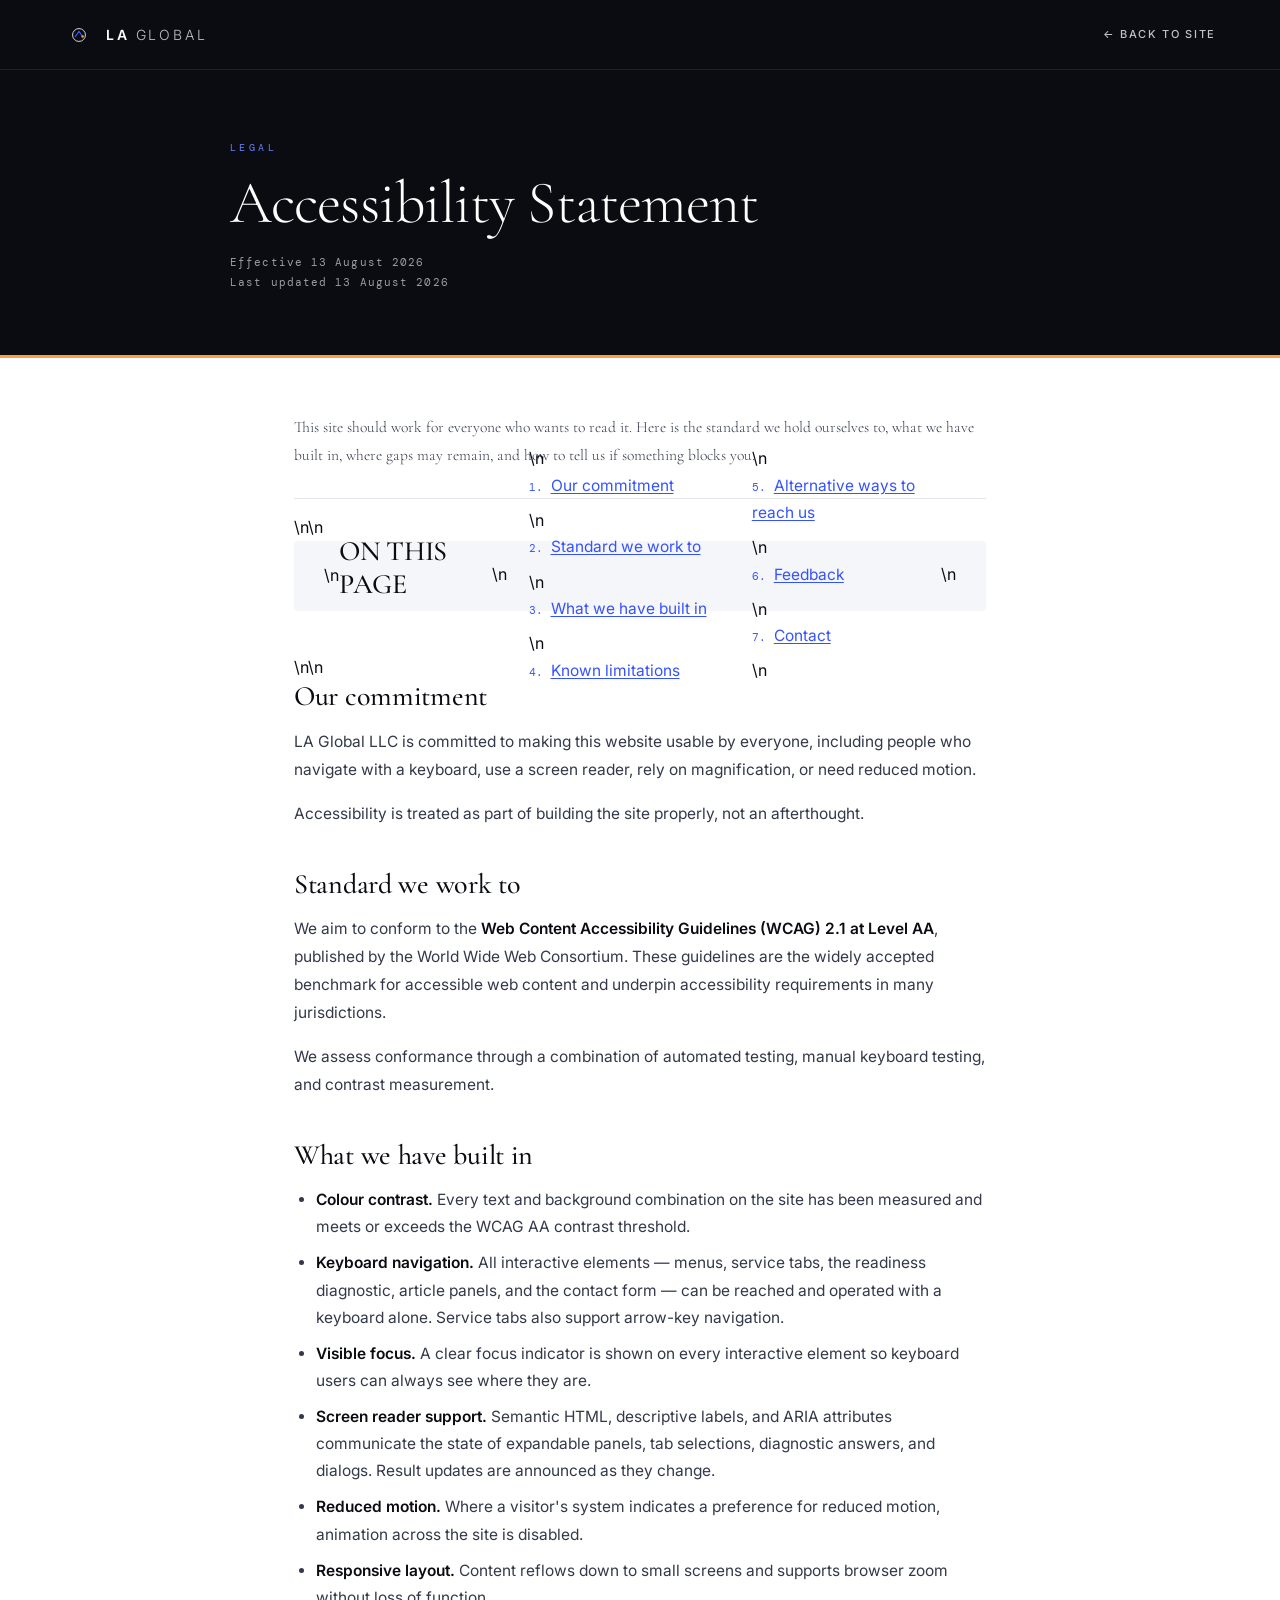
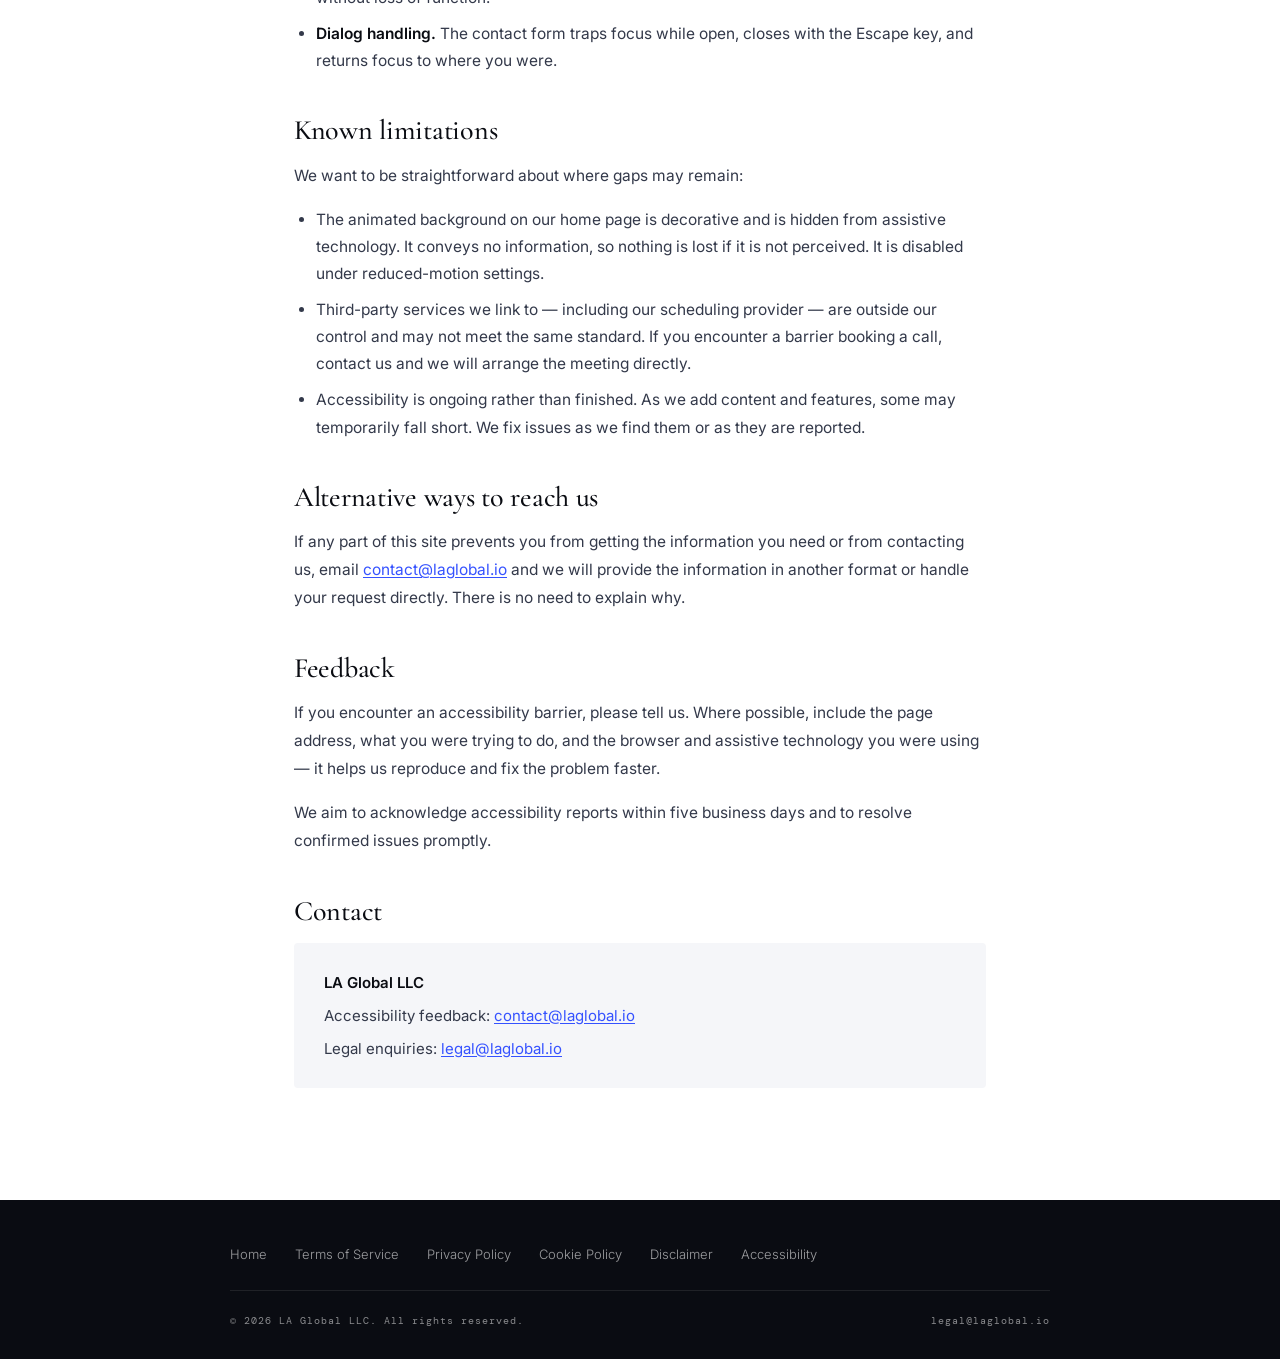
==== accessibility.html @ d0cb1bd2 "Add files via upload" ====
<!DOCTYPE html>
<html lang="en">
<head>
<meta charset="UTF-8">
<meta name="viewport" content="width=device-width, initial-scale=1.0">
<title>Accessibility Statement | LA Global</title>
<meta name="description" content="LA Global LLC's commitment to WCAG 2.1 Level AA accessibility, the measures in place, and how to report a barrier.">
<meta name="robots" content="index, follow">
<link rel="preconnect" href="https://fonts.googleapis.com">
<link rel="preconnect" href="https://fonts.gstatic.com" crossorigin>
<link href="https://fonts.googleapis.com/css2?family=Cormorant+Garamond:wght@300;400;500&family=Inter:wght@300;400;500;600&family=DM+Mono:wght@300;400&display=swap" rel="stylesheet">
<link rel="stylesheet" href="legal.css">
</head>
<body>

<nav>
  <a href="index.html" class="wordmark" aria-label="LA Global — home">
    <svg class="mark" viewBox="0 0 100 100" aria-hidden="true" focusable="false">
      <circle class="mark-ring" cx="50" cy="50" r="21.5"/>
      <path class="mark-chev" d="M37.8 55.2 L50 37.8 L62.2 55.2"/>
      <circle class="mark-dot" cx="62.2" cy="55.2" r="4.1"/>
    </svg>
    <span class="wordmark-text"><span class="la">LA</span><span class="global">GLOBAL</span></span>
  </a>
  <a href="index.html" class="nav-back">&larr; Back to site</a>
</nav>

<header class="legal-head">
  <div class="legal-head-inner">
    <div class="legal-eyebrow">Legal</div>
    <h1>Accessibility Statement</h1>
    <div class="legal-dates">Effective 13 August 2026<br>Last updated 13 August 2026</div>
  </div>
</header>

<main class="legal-body">
  <p class="legal-intro">This site should work for everyone who wants to read it. Here is the standard we hold ourselves to, what we have built in, where gaps may remain, and how to tell us if something blocks you.</p>\n\n  <nav class="toc" aria-label="On this page">\n    <h2>On this page</h2>\n    <ol>\n      <li><a href="#commit">Our commitment</a></li>\n      <li><a href="#standard">Standard we work to</a></li>\n      <li><a href="#measures">What we have built in</a></li>\n      <li><a href="#limits">Known limitations</a></li>\n      <li><a href="#alternatives">Alternative ways to reach us</a></li>\n      <li><a href="#feedback">Feedback</a></li>\n      <li><a href="#contact">Contact</a></li>\n    </ol>\n  </nav>\n\n<section id="commit">
    <h2>Our commitment</h2>
    <p>LA Global LLC is committed to making this website usable by everyone, including people who navigate with a keyboard, use a screen reader, rely on magnification, or need reduced motion.</p>
    <p>Accessibility is treated as part of building the site properly, not an afterthought.</p>
  </section>

  <section id="standard">
    <h2>Standard we work to</h2>
    <p>We aim to conform to the <strong>Web Content Accessibility Guidelines (WCAG) 2.1 at Level AA</strong>, published by the World Wide Web Consortium. These guidelines are the widely accepted benchmark for accessible web content and underpin accessibility requirements in many jurisdictions.</p>
    <p>We assess conformance through a combination of automated testing, manual keyboard testing, and contrast measurement.</p>
  </section>

  <section id="measures">
    <h2>What we have built in</h2>
    <ul>
      <li><strong>Colour contrast.</strong> Every text and background combination on the site has been measured and meets or exceeds the WCAG AA contrast threshold.</li>
      <li><strong>Keyboard navigation.</strong> All interactive elements — menus, service tabs, the readiness diagnostic, article panels, and the contact form — can be reached and operated with a keyboard alone. Service tabs also support arrow-key navigation.</li>
      <li><strong>Visible focus.</strong> A clear focus indicator is shown on every interactive element so keyboard users can always see where they are.</li>
      <li><strong>Screen reader support.</strong> Semantic HTML, descriptive labels, and ARIA attributes communicate the state of expandable panels, tab selections, diagnostic answers, and dialogs. Result updates are announced as they change.</li>
      <li><strong>Reduced motion.</strong> Where a visitor's system indicates a preference for reduced motion, animation across the site is disabled.</li>
      <li><strong>Responsive layout.</strong> Content reflows down to small screens and supports browser zoom without loss of function.</li>
      <li><strong>Dialog handling.</strong> The contact form traps focus while open, closes with the Escape key, and returns focus to where you were.</li>
    </ul>
  </section>

  <section id="limits">
    <h2>Known limitations</h2>
    <p>We want to be straightforward about where gaps may remain:</p>
    <ul>
      <li>The animated background on our home page is decorative and is hidden from assistive technology. It conveys no information, so nothing is lost if it is not perceived. It is disabled under reduced-motion settings.</li>
      <li>Third-party services we link to — including our scheduling provider — are outside our control and may not meet the same standard. If you encounter a barrier booking a call, contact us and we will arrange the meeting directly.</li>
      <li>Accessibility is ongoing rather than finished. As we add content and features, some may temporarily fall short. We fix issues as we find them or as they are reported.</li>
    </ul>
  </section>

  <section id="alternatives">
    <h2>Alternative ways to reach us</h2>
    <p>If any part of this site prevents you from getting the information you need or from contacting us, email <a href="mailto:contact@laglobal.io">contact@laglobal.io</a> and we will provide the information in another format or handle your request directly. There is no need to explain why.</p>
  </section>

  <section id="feedback">
    <h2>Feedback</h2>
    <p>If you encounter an accessibility barrier, please tell us. Where possible, include the page address, what you were trying to do, and the browser and assistive technology you were using — it helps us reproduce and fix the problem faster.</p>
    <p>We aim to acknowledge accessibility reports within five business days and to resolve confirmed issues promptly.</p>
  </section>

  <section id="contact">
    <h2>Contact</h2>
    <div class="contact-block">
      <p><strong>LA Global LLC</strong></p>
      <p>Accessibility feedback: <a href="mailto:contact@laglobal.io">contact@laglobal.io</a></p>
      <p>Legal enquiries: <a href="mailto:legal@laglobal.io">legal@laglobal.io</a></p>
    </div>
  </section>

</main>

<footer class="legal-foot">
  <div class="legal-foot-inner">
    <div class="legal-foot-links">
      <a href="index.html">Home</a>
      <a href="terms.html">Terms of Service</a>
      <a href="privacy.html">Privacy Policy</a>
      <a href="cookies.html">Cookie Policy</a>
      <a href="disclaimer.html">Disclaimer</a>
      <a href="accessibility.html">Accessibility</a>
    </div>
    <div class="legal-foot-bottom">
      <span>&copy; 2026 LA Global LLC. All rights reserved.</span>
      <a href="mailto:legal@laglobal.io">legal@laglobal.io</a>
    </div>
  </div>
</footer>

</body>
</html>
---- legal.css ----
/* LA Global — shared styles for legal pages */

*,*::before,*::after{box-sizing:border-box;margin:0;padding:0}

:root{
  --ink:#0A0C12;
  --panel:#10141F;
  --blue:#3552FF;
  --blue-lt:#6B82FF;
  --amber:#FF9D42;
  --amber-lt:#FFB673;
  --fog:#F5F6F9;
  --line:#E2E5EB;
  --body-gray:#5A616F;
  --serif:'Cormorant Garamond',Georgia,serif;
  --sans:'Inter',system-ui,-apple-system,sans-serif;
  --mono:'DM Mono',ui-monospace,monospace;
}

html{scroll-behavior:smooth}
body{font-family:var(--sans);font-size:16px;line-height:1.6;color:var(--ink);
  background:#fff;-webkit-font-smoothing:antialiased}

/* ── logo ── */
.mark{width:30px;height:30px;flex-shrink:0}
.mark-ring{fill:none;stroke:#fff;stroke-width:2.7}
.mark-chev{fill:none;stroke:var(--blue);stroke-width:4.2;stroke-linecap:round;stroke-linejoin:round}
.mark-dot{fill:var(--amber)}

/* ── nav ── */
nav{position:sticky;top:0;z-index:100;display:flex;align-items:center;justify-content:space-between;
  padding:0 5vw;height:70px;background:var(--ink);border-bottom:1px solid rgba(255,255,255,.09)}
.wordmark{display:flex;align-items:center;gap:12px;text-decoration:none}
.wordmark-text{display:flex;align-items:baseline;gap:6px;font-size:14px;line-height:1}
.wordmark .la{color:#fff;font-size:1em;font-weight:600;letter-spacing:.2em}
.wordmark .global{color:rgba(255,255,255,.74);font-size:1em;font-weight:300;
  letter-spacing:.2em;margin-right:-.2em}
.nav-back{color:rgba(255,255,255,.75);text-decoration:none;font-size:11px;letter-spacing:.15em;
  text-transform:uppercase;font-weight:500;transition:color .2s}
.nav-back:hover{color:var(--amber)}

/* ── header ── */
.legal-head{background:var(--ink);padding:70px 5vw 62px;border-bottom:3px solid var(--amber)}
.legal-head-inner{max-width:820px;margin:0 auto}
.legal-eyebrow{font-family:var(--mono);font-size:10px;letter-spacing:.34em;text-transform:uppercase;
  color:var(--blue-lt);margin-bottom:16px}
.legal-head h1{font-family:var(--serif);font-size:clamp(38px,5.5vw,60px);font-weight:300;
  color:#fff;line-height:1.06;letter-spacing:-.015em;margin-bottom:16px}
.legal-dates{font-family:var(--mono);font-size:11px;letter-spacing:.1em;
  color:rgba(255,255,255,.6);line-height:1.9}

/* ── body ── */
.legal-body{max-width:820px;margin:0 auto;padding:56px 5vw 72px}

.legal-intro{font-family:var(--serif);font-size:21px;font-weight:300;line-height:1.7;
  color:#2E3444;padding-bottom:28px;margin-bottom:36px;border-bottom:1px solid var(--line)}

/* table of contents */
.toc{background:var(--fog);border-radius:4px;padding:26px 30px;margin-bottom:44px}
.toc h2{font-family:var(--mono);font-size:10px;letter-spacing:.24em;text-transform:uppercase;
  color:var(--blue);margin-bottom:16px;font-weight:400}
.toc ol{list-style:none;counter-reset:toc;columns:2;column-gap:34px}
.toc li{counter-increment:toc;margin-bottom:9px;break-inside:avoid;font-size:14px;line-height:1.45}
.toc li::before{content:counter(toc) ".";font-family:var(--mono);font-size:11px;
  color:var(--blue);margin-right:8px}
.toc a{color:#2E3444;text-decoration:none;transition:color .2s}
.toc a:hover{color:var(--blue)}

.legal-body section{margin-bottom:40px;scroll-margin-top:88px}
.legal-body h2{font-family:var(--serif);font-size:28px;font-weight:500;line-height:1.2;
  letter-spacing:-.01em;margin-bottom:14px;color:var(--ink)}
.legal-body h3{font-family:var(--sans);font-size:15px;font-weight:600;color:var(--ink);
  margin:24px 0 10px}
.legal-body p{font-size:15.5px;line-height:1.8;color:#33394A;margin-bottom:16px}
.legal-body ul,.legal-body ol{margin:0 0 16px 0;padding-left:22px}
.legal-body li{font-size:15.5px;line-height:1.75;color:#33394A;margin-bottom:9px}
.legal-body strong{font-weight:600;color:var(--ink)}
.legal-body a{color:var(--blue);text-decoration:underline;text-underline-offset:2px}
.legal-body a:hover{color:var(--ink)}

.callout{border-left:3px solid var(--amber);background:#FFF8F2;padding:20px 24px;
  border-radius:0 4px 4px 0;margin:24px 0}
.callout p{margin-bottom:0;font-size:15px;color:#3A3226}
.callout p + p{margin-top:12px}

.contact-block{background:var(--fog);border-radius:4px;padding:26px 30px;margin-top:12px}
.contact-block p{margin-bottom:6px;font-size:15px}
.contact-block p:last-child{margin-bottom:0}

table.legal-table{width:100%;border-collapse:collapse;margin:8px 0 20px;font-size:14.5px}
table.legal-table th{text-align:left;font-family:var(--mono);font-size:9.5px;letter-spacing:.16em;
  text-transform:uppercase;color:var(--blue);padding:10px 12px 10px 0;
  border-bottom:1px solid var(--line);font-weight:400;vertical-align:bottom}
table.legal-table td{padding:13px 12px 13px 0;border-bottom:1px solid var(--line);
  color:#33394A;line-height:1.65;vertical-align:top}
table.legal-table tr:last-child td{border-bottom:none}

/* ── footer ── */
.legal-foot{background:var(--ink);padding:44px 5vw 30px}
.legal-foot-inner{max-width:820px;margin:0 auto}
.legal-foot-links{display:flex;flex-wrap:wrap;gap:12px 28px;margin-bottom:26px}
.legal-foot-links a{color:rgba(255,255,255,.6);text-decoration:none;font-size:13px;
  font-weight:300;transition:color .2s}
.legal-foot-links a:hover{color:#fff}
.legal-foot-bottom{padding-top:22px;border-top:1px solid rgba(255,255,255,.09);
  display:flex;justify-content:space-between;gap:16px;flex-wrap:wrap}
.legal-foot-bottom span,.legal-foot-bottom a{font-family:var(--mono);font-size:10px;
  color:rgba(255,255,255,.52);letter-spacing:.1em;text-decoration:none}
.legal-foot-bottom a:hover{color:var(--amber)}

:focus-visible{outline:2px solid var(--amber);outline-offset:3px;border-radius:2px}

@media(prefers-reduced-motion:reduce){
  *{transition-duration:.01ms!important;scroll-behavior:auto!important}
}

@media(max-width:680px){
  .toc ol{columns:1}
  .legal-head{padding:52px 5vw 46px}
  .legal-body{padding:42px 5vw 56px}
  .legal-body h2{font-size:24px}
  .legal-intro{font-size:19px}
  table.legal-table,table.legal-table tbody,table.legal-table tr,table.legal-table td{display:block;width:100%}
  table.legal-table thead{display:none}
  table.legal-table tr{border-bottom:1px solid var(--line);padding:12px 0}
  table.legal-table tr:last-child{border-bottom:none}
  table.legal-table td{border-bottom:none;padding:3px 0}
  table.legal-table td::before{content:attr(data-label);display:block;font-family:var(--mono);
    font-size:9.5px;letter-spacing:.16em;text-transform:uppercase;color:var(--blue);margin-bottom:3px}
}
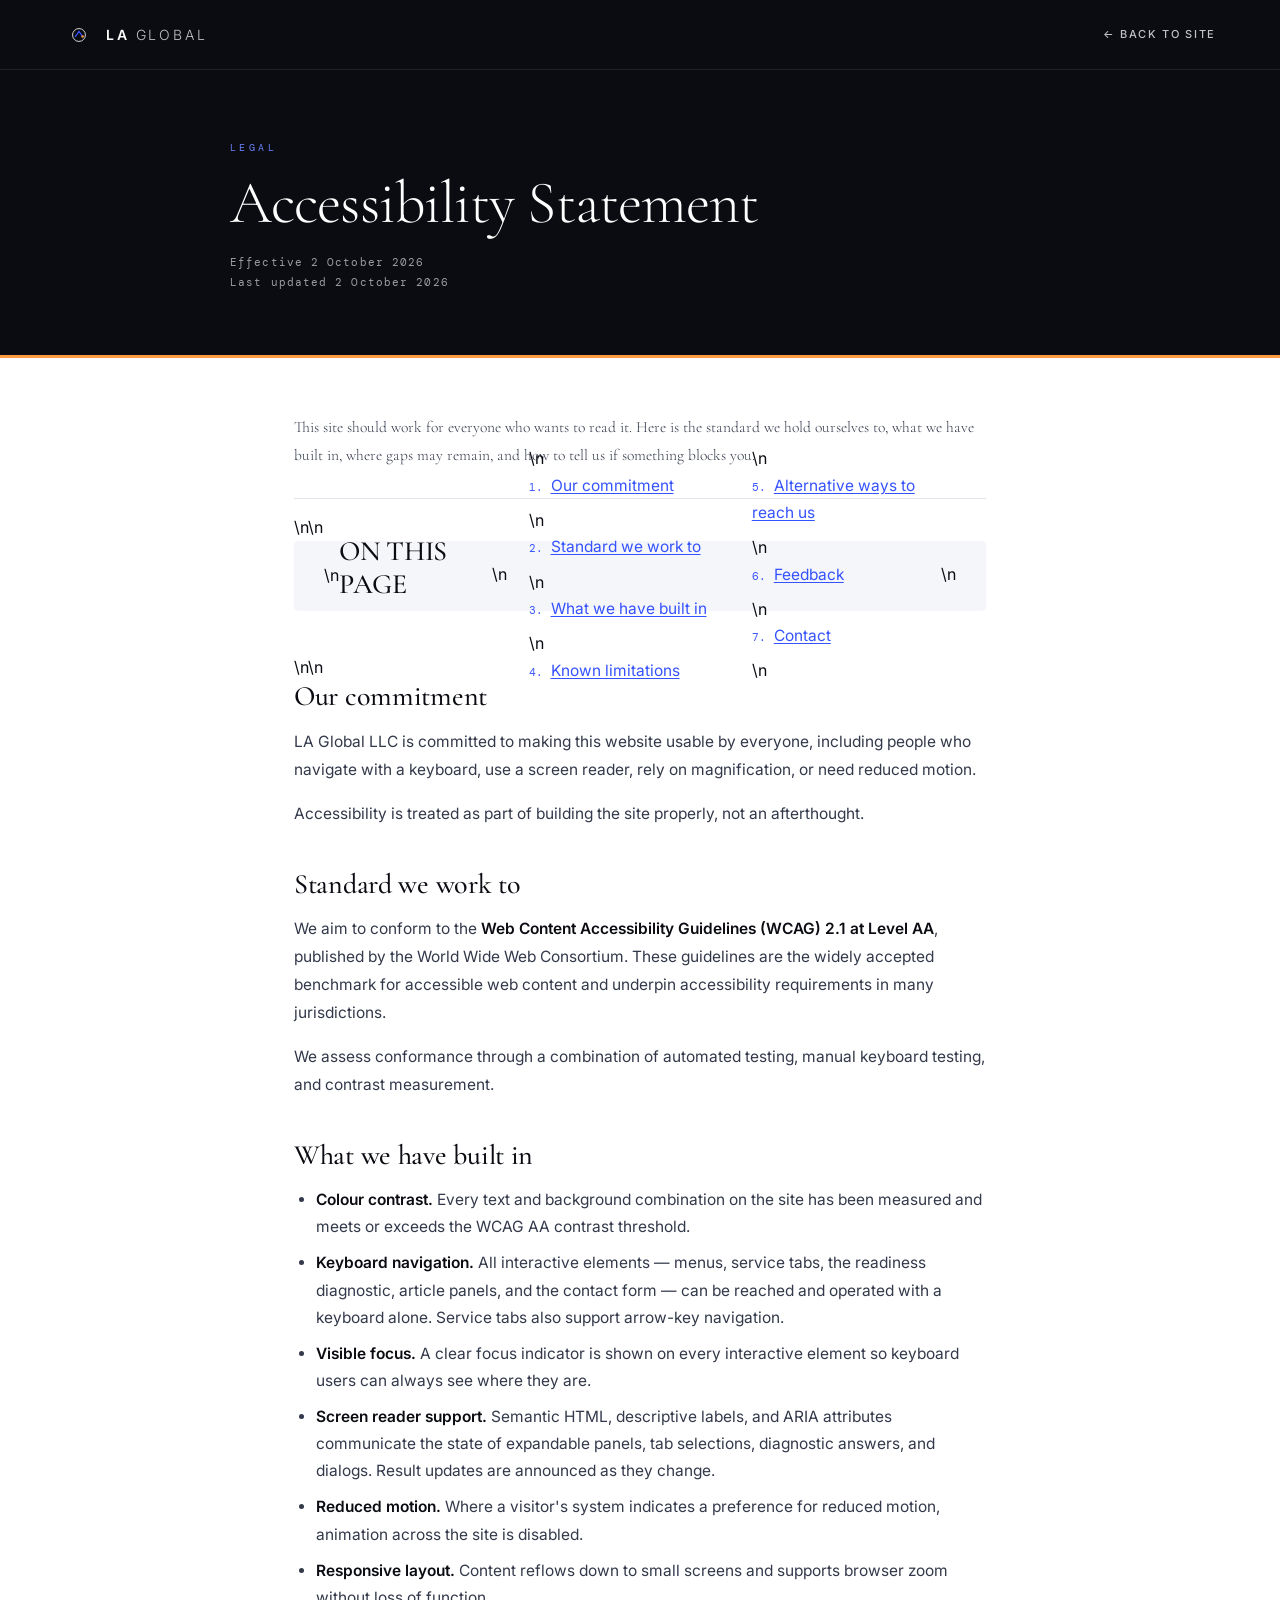
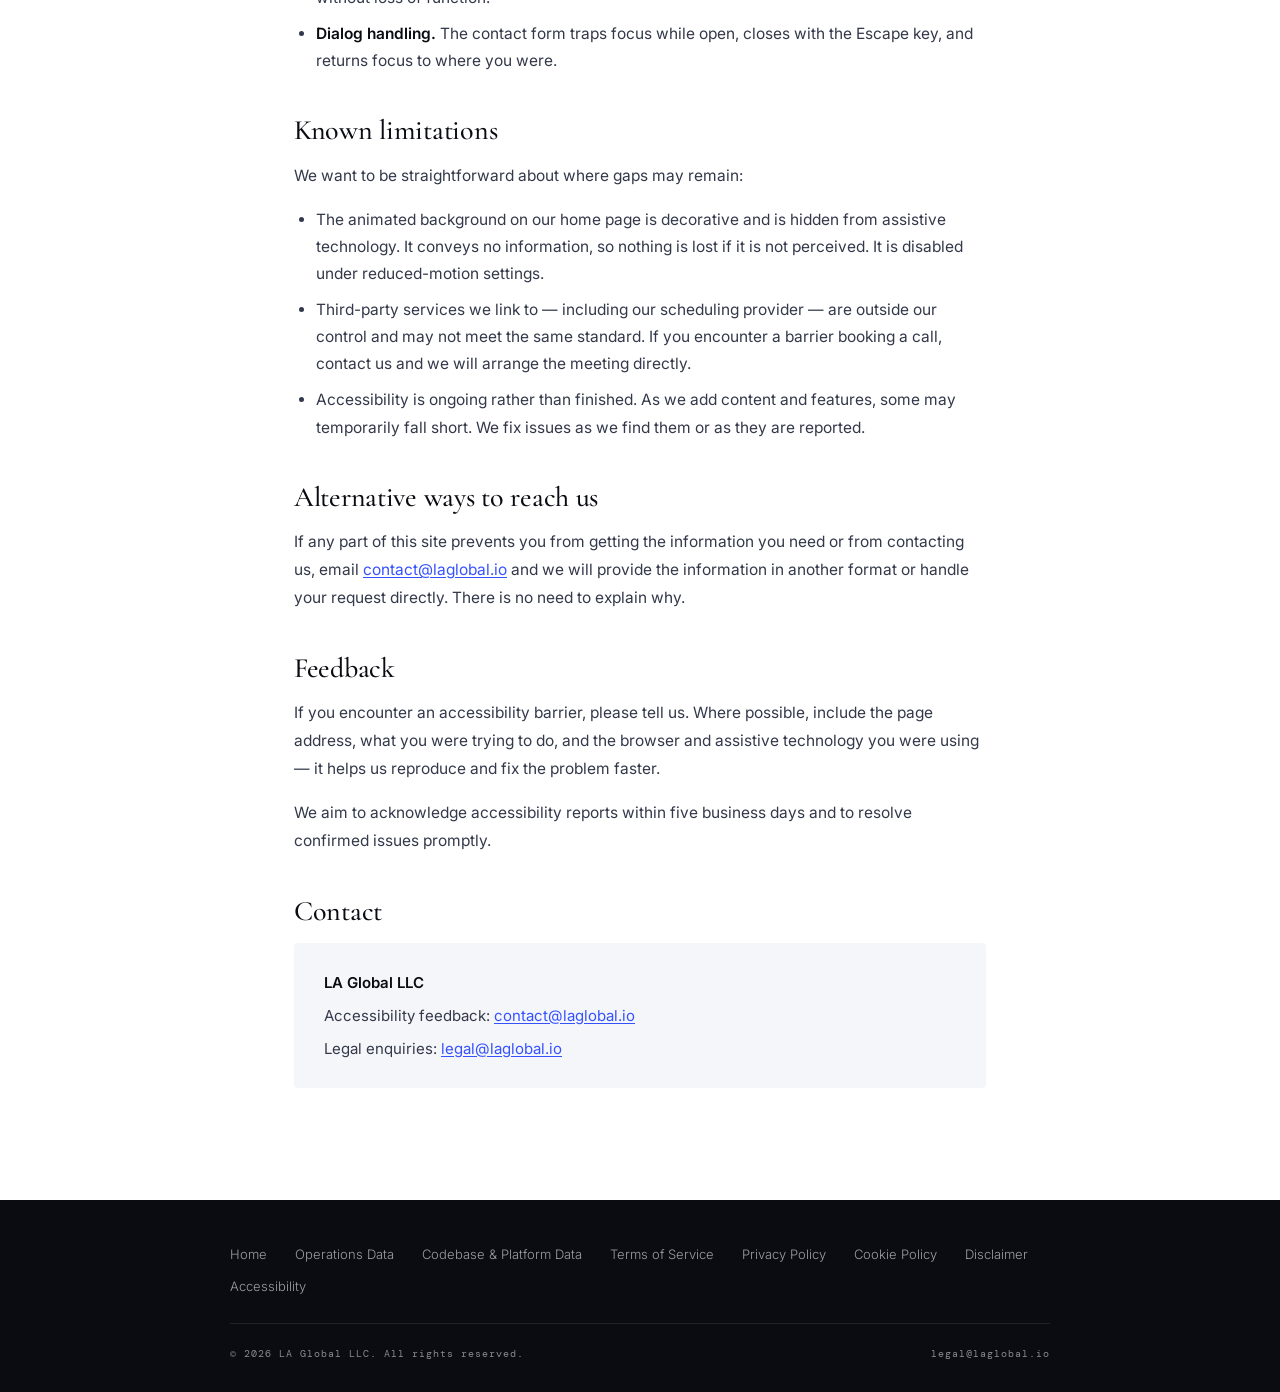
==== commit ca4247f7: "Add files via upload" ====
--- a/accessibility.html
+++ b/accessibility.html
@@ -5,6 +5,24 @@
 <meta name="viewport" content="width=device-width, initial-scale=1.0">
 <title>Accessibility Statement | LA Global</title>
 <meta name="description" content="LA Global LLC's commitment to WCAG 2.1 Level AA accessibility, the measures in place, and how to report a barrier.">
+<link rel="canonical" href="https://laglobal.io/accessibility.html">
+<link rel="icon" href="favicon.svg" type="image/svg+xml">
+<link rel="icon" href="favicon-32.png" sizes="32x32" type="image/png">
+<link rel="apple-touch-icon" href="apple-touch-icon.png">
+<meta property="og:type" content="article">
+<meta property="og:site_name" content="LA Global">
+<meta property="og:title" content="Accessibility Statement | LA Global">
+<meta property="og:description" content="LA Global LLC's commitment to WCAG 2.1 Level AA accessibility, the measures in place, and how to report a barrier.">
+<meta property="og:url" content="https://laglobal.io/accessibility.html">
+<meta property="og:image" content="https://laglobal.io/og-image.png">
+<meta property="og:image:width" content="1200">
+<meta property="og:image:height" content="630">
+<meta property="og:image:alt" content="LA Global — AI strategy and advisory for media and technology">
+<meta name="twitter:card" content="summary_large_image">
+<meta name="twitter:title" content="Accessibility Statement | LA Global">
+<meta name="twitter:description" content="LA Global LLC's commitment to WCAG 2.1 Level AA accessibility, the measures in place, and how to report a barrier.">
+<meta name="twitter:image" content="https://laglobal.io/og-image.png">
+<meta name="theme-color" content="#0A0C12">
 <meta name="robots" content="index, follow">
 <link rel="preconnect" href="https://fonts.googleapis.com">
 <link rel="preconnect" href="https://fonts.gstatic.com" crossorigin>
@@ -29,7 +47,7 @@
   <div class="legal-head-inner">
     <div class="legal-eyebrow">Legal</div>
     <h1>Accessibility Statement</h1>
-    <div class="legal-dates">Effective 13 August 2026<br>Last updated 13 August 2026</div>
+    <div class="legal-dates">Effective 2 October 2026<br>Last updated 2 October 2026</div>
   </div>
 </header>
 
@@ -95,6 +113,8 @@
   <div class="legal-foot-inner">
     <div class="legal-foot-links">
       <a href="index.html">Home</a>
+      <a href="operations-data.html">Operations Data</a>
+      <a href="codebase-data.html">Codebase &amp; Platform Data</a>
       <a href="terms.html">Terms of Service</a>
       <a href="privacy.html">Privacy Policy</a>
       <a href="cookies.html">Cookie Policy</a>
